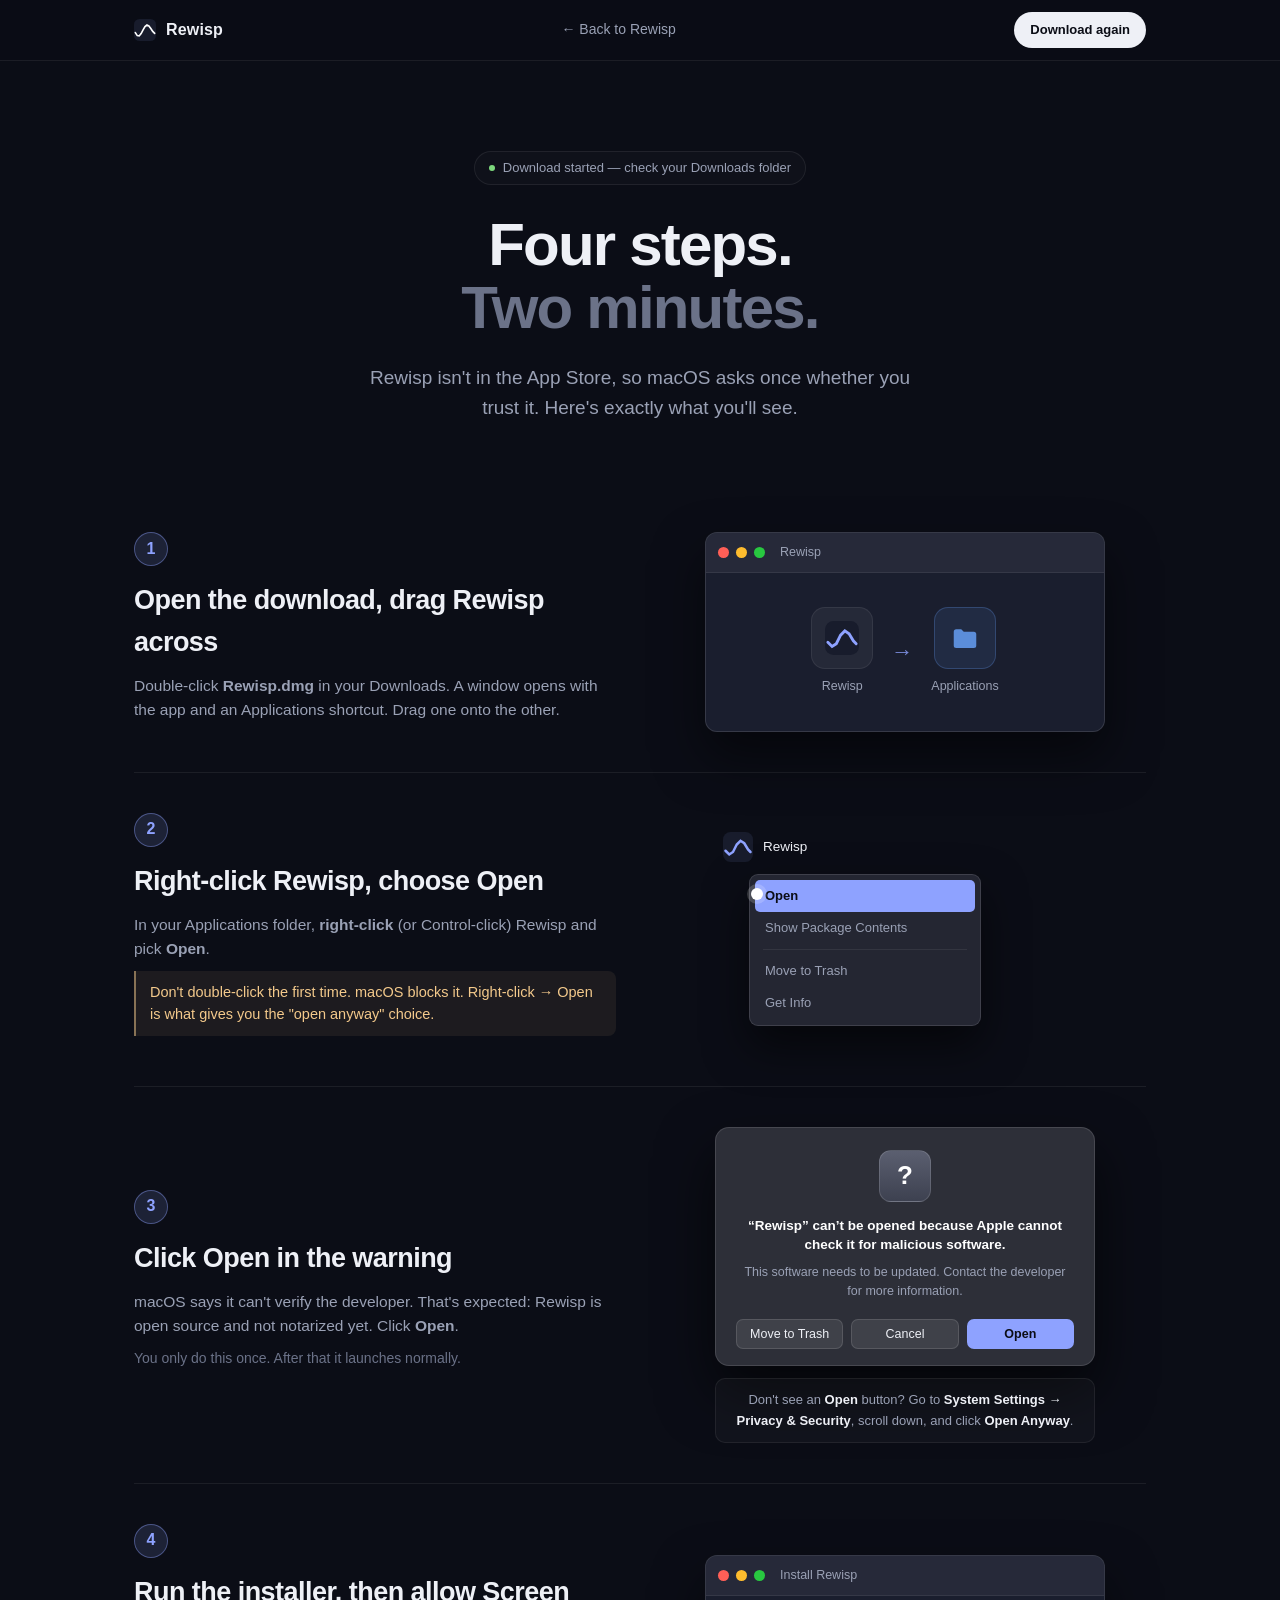
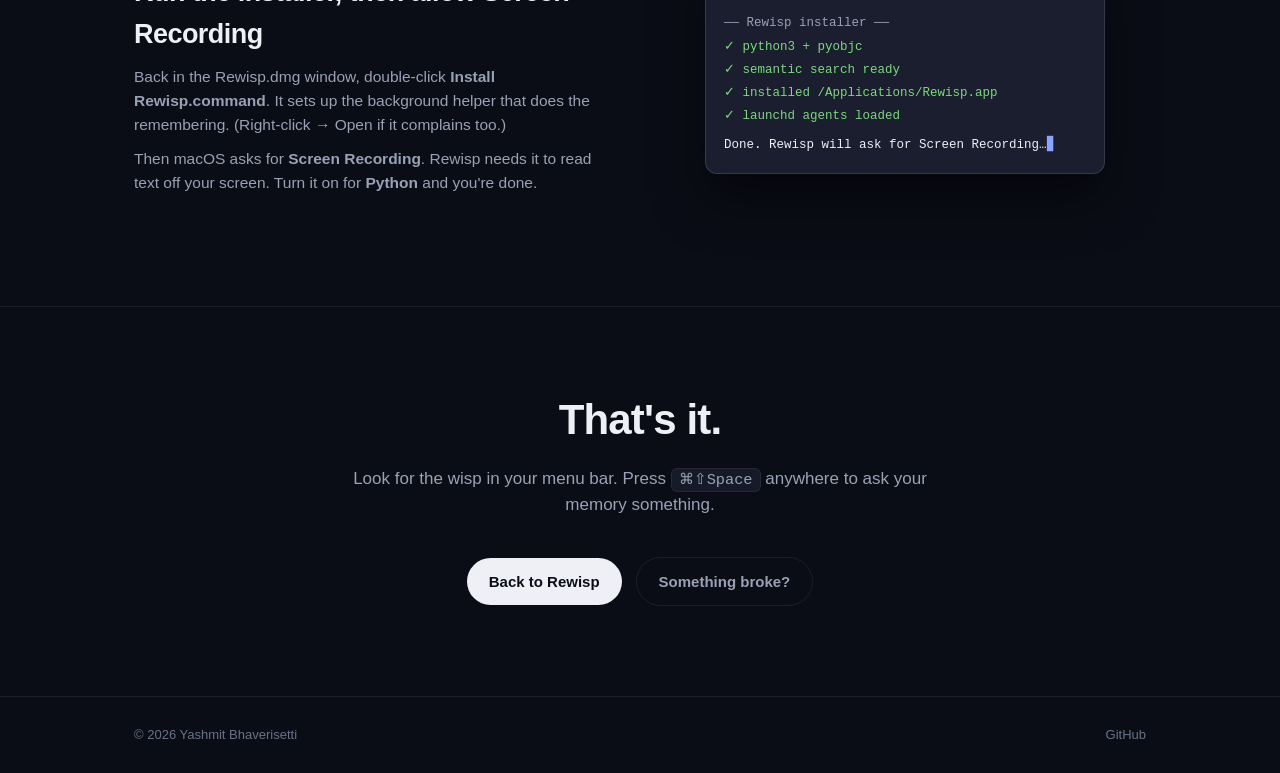
==== site/install.html @ 0c7d768e "site: install walkthrough page for the Gatekeeper block Downloads now route to install.html, which a" ====
<!DOCTYPE html>
<html lang="en">
<head>
<meta charset="utf-8">
<meta name="viewport" content="width=device-width, initial-scale=1">
<title>Installing Rewisp — 4 quick steps</title>
<meta name="description" content="How to install Rewisp on your Mac, including the one-time macOS security prompt.">
<link rel="icon" href="data:image/svg+xml,%3Csvg xmlns='http://www.w3.org/2000/svg' viewBox='0 0 24 24'%3E%3Crect width='24' height='24' rx='6' fill='%23181c2c'/%3E%3Cpath d='M 1.44 14.80 L 3.55 18.13 L 5.66 18.48 L 7.78 15.93 L 9.89 11.86 L 12.00 8.23 L 14.11 6.60 L 16.22 7.52 L 18.34 10.30 L 20.45 13.52 L 22.56 15.70' stroke='%23fff' stroke-width='1.8' stroke-linecap='round' fill='none'/%3E%3C/svg%3E">
<link rel="stylesheet" href="css/styles.css?v=20260719g">
<link rel="stylesheet" href="css/install.css?v=20260719g">
</head>
<body>

<nav>
  <div class="wrap nav-inner">
    <a class="brand" href="index.html">
      <svg width="22" height="22" viewBox="0 0 24 24" fill="none">
        <rect width="24" height="24" rx="6" fill="#181c2c"/>
        <path d="M 1.44 14.80 L 3.55 18.13 L 5.66 18.48 L 7.78 15.93 L 9.89 11.86 L 12.00 8.23 L 14.11 6.60 L 16.22 7.52 L 18.34 10.30 L 20.45 13.52 L 22.56 15.70" stroke="#fff" stroke-width="1.8" stroke-linecap="round" fill="none"/>
      </svg>
      Rewisp
    </a>
    <div class="nav-links"><a href="index.html">← Back to Rewisp</a></div>
    <a class="btn small" id="dl-again" href="https://github.com/yashmitb/Rewisp/releases/latest/download/Rewisp.dmg">Download again</a>
  </div>
</nav>

<header class="inst-head">
  <div class="wrap">
    <div class="pill"><span class="dot"></span> <span id="dl-status">Your download is starting…</span></div>
    <h1>Four steps.<br><span class="soft">Two minutes.</span></h1>
    <p class="sub">Rewisp isn't in the App Store, so macOS asks once whether you trust it. Here's exactly what you'll see.</p>
  </div>
</header>

<section class="steps-wrap">
  <div class="wrap">

    <!-- STEP 1 -->
    <div class="step-row reveal">
      <div class="step-text">
        <div class="step-n">1</div>
        <h2>Open the download, drag Rewisp across</h2>
        <p>Double-click <b>Rewisp.dmg</b> in your Downloads. A window opens with the app and an Applications shortcut. Drag one onto the other.</p>
      </div>
      <div class="step-vis">
        <div class="mac-win">
          <div class="mac-bar"><i class="r"></i><i class="y"></i><i class="g"></i><span>Rewisp</span></div>
          <div class="dmg-body">
            <div class="dmg-icon app" id="dragApp">
              <div class="app-tile">
                <svg width="34" height="34" viewBox="0 0 24 24" fill="none"><rect width="24" height="24" rx="6" fill="#181c2c"/><path d="M 2 15 L 5 18 L 8 16 L 11 10 L 14 7 L 17 9 L 20 14 L 22 16" stroke="#8ea2ff" stroke-width="2" stroke-linecap="round" fill="none"/></svg>
              </div>
              <span>Rewisp</span>
            </div>
            <div class="drag-arrow">→</div>
            <div class="dmg-icon">
              <div class="app-tile folder">
                <svg width="30" height="30" viewBox="0 0 24 24" fill="none"><path d="M3 7a2 2 0 0 1 2-2h4l2 2h8a2 2 0 0 1 2 2v9a2 2 0 0 1-2 2H5a2 2 0 0 1-2-2z" fill="#5b8dd9"/></svg>
              </div>
              <span>Applications</span>
            </div>
          </div>
        </div>
      </div>
    </div>

    <!-- STEP 2 -->
    <div class="step-row reveal">
      <div class="step-text">
        <div class="step-n">2</div>
        <h2>Right-click Rewisp, choose Open</h2>
        <p>In your Applications folder, <b>right-click</b> (or Control-click) Rewisp and pick <b>Open</b>.</p>
        <p class="warn">Don't double-click the first time. macOS blocks it. Right-click → Open is what gives you the "open anyway" choice.</p>
      </div>
      <div class="step-vis">
        <div class="ctx-scene">
          <div class="ctx-app">
            <svg width="30" height="30" viewBox="0 0 24 24" fill="none"><rect width="24" height="24" rx="6" fill="#181c2c"/><path d="M 2 15 L 5 18 L 8 16 L 11 10 L 14 7 L 17 9 L 20 14 L 22 16" stroke="#8ea2ff" stroke-width="2" stroke-linecap="round" fill="none"/></svg>
            <span>Rewisp</span>
          </div>
          <div class="ctx-menu">
            <div class="ctx-item hot">Open</div>
            <div class="ctx-item">Show Package Contents</div>
            <div class="ctx-sep"></div>
            <div class="ctx-item">Move to Trash</div>
            <div class="ctx-item">Get Info</div>
          </div>
          <div class="cursor-dot"></div>
        </div>
      </div>
    </div>

    <!-- STEP 3 -->
    <div class="step-row reveal">
      <div class="step-text">
        <div class="step-n">3</div>
        <h2>Click Open in the warning</h2>
        <p>macOS says it can't verify the developer. That's expected: Rewisp is open source and not notarized yet. Click <b>Open</b>.</p>
        <p class="muted">You only do this once. After that it launches normally.</p>
      </div>
      <div class="step-vis">
        <div class="gk-dialog">
          <div class="gk-icon">?</div>
          <div class="gk-title">“Rewisp” can’t be opened because Apple cannot check it for malicious software.</div>
          <div class="gk-body">This software needs to be updated. Contact the developer for more information.</div>
          <div class="gk-btns">
            <button class="gk-btn">Move to Trash</button>
            <button class="gk-btn">Cancel</button>
            <button class="gk-btn primary">Open</button>
          </div>
        </div>
        <div class="gk-note">Don't see an <b>Open</b> button? Go to <b>System Settings → Privacy &amp; Security</b>, scroll down, and click <b>Open Anyway</b>.</div>
      </div>
    </div>

    <!-- STEP 4 -->
    <div class="step-row reveal">
      <div class="step-text">
        <div class="step-n">4</div>
        <h2>Run the installer, then allow Screen Recording</h2>
        <p>Back in the Rewisp.dmg window, double-click <b>Install Rewisp.command</b>. It sets up the background helper that does the remembering. (Right-click → Open if it complains too.)</p>
        <p>Then macOS asks for <b>Screen Recording</b>. Rewisp needs it to read text off your screen. Turn it on for <b>Python</b> and you're done.</p>
      </div>
      <div class="step-vis">
        <div class="term">
          <div class="mac-bar"><i class="r"></i><i class="y"></i><i class="g"></i><span>Install Rewisp</span></div>
          <div class="term-body">
            <div>── Rewisp installer ──</div>
            <div class="ok">✓ python3 + pyobjc</div>
            <div class="ok">✓ semantic search ready</div>
            <div class="ok">✓ installed /Applications/Rewisp.app</div>
            <div class="ok">✓ launchd agents loaded</div>
            <div class="blink">Done. Rewisp will ask for Screen Recording…</div>
          </div>
        </div>
      </div>
    </div>

  </div>
</section>

<section class="done-cta">
  <div class="wrap">
    <h2>That's it.</h2>
    <p class="lead" style="margin-inline:auto">Look for the wisp in your menu bar. Press <kbd>⌘⇧Space</kbd> anywhere to ask your memory something.</p>
    <div class="cta-row">
      <a class="btn" href="index.html">Back to Rewisp</a>
      <a class="btn ghost" href="https://github.com/yashmitb/Rewisp/issues">Something broke?</a>
    </div>
  </div>
</section>

<footer>
  <div class="wrap foot-inner">
    <span>© 2026 Yashmit Bhaverisetti</span>
    <span><a href="https://github.com/yashmitb/Rewisp">GitHub</a></span>
  </div>
</footer>

<script>
  // Kick off the actual download, then confirm it in the pill.
  (function () {
    var url = document.getElementById("dl-again").href;
    var f = document.createElement("iframe");
    f.style.display = "none"; f.src = url;
    document.body.appendChild(f);
    setTimeout(function () {
      document.getElementById("dl-status").textContent = "Download started — check your Downloads folder";
    }, 1200);
  })();
  // reveal on scroll
  var obs = new IntersectionObserver(function (es) {
    es.forEach(function (e) { if (e.isIntersecting) { e.target.classList.add("in"); obs.unobserve(e.target); } });
  }, { threshold: 0.15 });
  document.querySelectorAll(".reveal").forEach(function (el) { obs.observe(el); });
</script>
</body>
</html>
---- site/css/styles.css ----
/* Rewisp landing — design tokens + layout + demo animations.
   Dark, calm, one accent (wisp blue). No framework. */

:root {
  --bg: #0b0d16;
  --bg-2: #11141f;
  --card: #161a28;
  --card-2: #1a1e2e;
  --line: rgba(255, 255, 255, .07);
  --line-2: rgba(255, 255, 255, .12);
  --text: #eef0f6;
  --muted: #9aa1b5;
  --dim: #6b7288;
  --accent: #8ea2ff;
  --accent-2: #a6b4ff;
  --green: #7dd87d;
  --radius: 18px;
  --ease: cubic-bezier(.22, 1, .36, 1);
}

* { margin: 0; padding: 0; box-sizing: border-box; }
html { scroll-behavior: smooth; }
body {
  background: var(--bg);
  color: var(--text);
  font-family: -apple-system, BlinkMacSystemFont, "SF Pro Display", Inter, "Segoe UI", sans-serif;
  -webkit-font-smoothing: antialiased;
  line-height: 1.55;
  overflow-x: hidden;
}
a { color: inherit; text-decoration: none; }
.wrap { max-width: 1060px; margin: 0 auto; padding: 0 24px; }
.mono { font-family: ui-monospace, "SF Mono", SFMono-Regular, Menlo, monospace; }

/* scroll reveal — elements start dimmed/offset, .in when they enter view */
.reveal { opacity: 0; transform: translateY(22px); transition: opacity .7s var(--ease), transform .7s var(--ease); }
.reveal.in { opacity: 1; transform: none; }
.reveal.d1 { transition-delay: .08s; }
.reveal.d2 { transition-delay: .16s; }
.reveal.d3 { transition-delay: .24s; }
@media (prefers-reduced-motion: reduce) {
  .reveal { opacity: 1; transform: none; transition: none; }
  * { animation: none !important; }
  /* animation is off, so set the bar widths directly (else they'd stay empty) */
  .trow .fill { width: var(--w); }
  .dline { opacity: 1; transform: none; }
}

/* nav */
nav {
  position: sticky; top: 0; z-index: 50;
  backdrop-filter: blur(18px);
  background: rgba(11, 13, 22, .7);
  border-bottom: 1px solid var(--line);
}
.nav-inner { display: flex; align-items: center; justify-content: space-between; height: 60px; }
.brand { display: flex; align-items: center; gap: 10px; font-weight: 600; letter-spacing: .01em; }
.brand svg { display: block; }
.nav-links { display: flex; gap: 28px; font-size: 14px; color: var(--muted); }
.nav-links a:hover { color: var(--text); }
@media (max-width: 640px) { .nav-links { display: none; } }

.btn {
  display: inline-flex; align-items: center; gap: 8px;
  background: var(--text); color: #0b0d16;
  font-weight: 600; font-size: 15px;
  padding: 12px 22px; border-radius: 999px;
  transition: transform .15s ease, box-shadow .15s ease;
}
.btn:hover { transform: translateY(-1px); box-shadow: 0 8px 30px rgba(142, 162, 255, .25); }
.btn.small { padding: 8px 16px; font-size: 13px; }
.btn.ghost { background: transparent; color: var(--muted); border: 1px solid var(--line); }
.btn.ghost:hover { color: var(--text); box-shadow: none; }

/* hero */
header { position: relative; padding: 110px 0 70px; text-align: center; }
.glow {
  position: absolute; inset: -200px 0 auto 0; height: 600px; pointer-events: none;
  background: radial-gradient(600px 300px at 50% 10%, rgba(142, 162, 255, .16), transparent 70%);
}
.pill {
  display: inline-flex; align-items: center; gap: 8px;
  font-size: 13px; color: var(--muted);
  border: 1px solid var(--line); border-radius: 999px;
  padding: 6px 14px; margin-bottom: 28px;
  background: rgba(255, 255, 255, .02);
}
.pill .dot { width: 6px; height: 6px; border-radius: 50%; background: var(--green); box-shadow: 0 0 0 0 rgba(125, 216, 125, .5); animation: pulse 2.4s infinite; }
@keyframes pulse { 0% { box-shadow: 0 0 0 0 rgba(125, 216, 125, .45); } 70% { box-shadow: 0 0 0 7px rgba(125, 216, 125, 0); } 100% { box-shadow: 0 0 0 0 rgba(125, 216, 125, 0); } }
h1 { font-size: clamp(42px, 7vw, 76px); line-height: 1.05; font-weight: 700; letter-spacing: -.03em; }
h1 .soft { color: var(--dim); }
.sub { margin: 24px auto 0; max-width: 560px; font-size: 19px; color: var(--muted); }
.cta-row { margin-top: 38px; display: flex; gap: 14px; justify-content: center; align-items: center; flex-wrap: wrap; }
.hint { margin-top: 14px; font-size: 13px; color: var(--dim); }
.hint code, kbd { font-family: ui-monospace, "SF Mono", monospace; background: var(--card); padding: 2px 7px; border-radius: 6px; border: 1px solid var(--line); font-size: .9em; }

/* ── search demo (hero) ── */
.demo {
  margin: 70px auto 0; max-width: 640px; text-align: left;
  background: linear-gradient(180deg, var(--card-2), #141827);
  border: 1px solid var(--line); border-radius: var(--radius);
  box-shadow: 0 40px 80px rgba(0, 0, 0, .5), 0 0 0 1px rgba(255, 255, 255, .03) inset;
  overflow: hidden;
}
.demo .bar { display: flex; align-items: center; gap: 12px; padding: 18px 20px; font-size: 17px; }
.demo .bar .spark { color: var(--accent); animation: spin 6s linear infinite; }
@keyframes spin { to { transform: rotate(360deg); } }
.demo .q { border-right: 2px solid var(--accent); padding-right: 2px; white-space: nowrap; overflow: hidden; min-height: 1.2em; }
/* Answer area ALWAYS occupies its space (fixed min-height) and fades with
   opacity — toggling display:none/block resized the box and shoved the whole
   page down on every loop. */
.demo .answer { border-top: 1px solid var(--line); padding: 18px 20px 16px;
  height: 140px; overflow: hidden; opacity: 0; transition: opacity .3s ease; }
.demo .answer.show { opacity: 1; }
@keyframes rise { from { opacity: 0; transform: translateY(6px); } to { opacity: 1; } }
.demo .a-main { font-size: 16px; font-weight: 600; }
.demo .a-detail { margin-top: 6px; font-size: 14px; color: var(--muted); }
.demo .a-meta { margin-top: 12px; display: flex; gap: 10px; align-items: center; font-size: 12px; color: var(--dim); }
.badge { border: 1px solid var(--line); border-radius: 999px; padding: 2px 9px; background: rgba(255, 255, 255, .03); white-space: nowrap; }
.badge.accent { color: var(--accent); border-color: rgba(142, 162, 255, .3); background: rgba(142, 162, 255, .08); }

/* sections */
section { padding: 90px 0; }
.kicker { font-size: 13px; font-weight: 600; letter-spacing: .12em; text-transform: uppercase; color: var(--accent); }
h2 { font-size: clamp(28px, 4vw, 42px); font-weight: 700; letter-spacing: -.02em; margin-top: 10px; }
.lead { margin-top: 14px; color: var(--muted); max-width: 620px; font-size: 17px; }

/* ── interactive demos section ── */
.demos { margin-top: 52px; display: grid; grid-template-columns: 1fr 1fr; gap: 20px; }
@media (max-width: 860px) { .demos { grid-template-columns: 1fr; } }
.panel {
  background: linear-gradient(180deg, var(--card-2), #141827);
  border: 1px solid var(--line); border-radius: var(--radius);
  padding: 22px; position: relative; overflow: hidden; height: 340px;
  display: flex; flex-direction: column;
  transition: transform .2s var(--ease), border-color .2s var(--ease);
}
/* subtle interactivity — lift + accent border on hover */
.panel:hover { transform: translateY(-3px); border-color: rgba(142,162,255,.3); }
@media (max-width: 860px) { .panel { height: auto; min-height: 300px; } }
.panel .ph { display: flex; align-items: center; gap: 10px; margin-bottom: 18px; }
.panel .ph .tag { font-size: 12px; font-weight: 600; letter-spacing: .06em; text-transform: uppercase; color: var(--accent); }
.panel .ph .dots { margin-left: auto; display: flex; gap: 6px; }
.panel .ph .dots i { width: 9px; height: 9px; border-radius: 50%; background: var(--line-2); display: block; }
.panel h3 { font-size: 16px; font-weight: 600; margin-top: auto; }
.panel .cap { margin-top: 6px; font-size: 13.5px; color: var(--muted); }

/* form-autofill demo */
.form-demo { display: flex; flex-direction: column; gap: 10px; margin-bottom: 20px; }
.field { position: relative; border: 1px solid var(--line); border-radius: 10px; padding: 10px 12px; background: rgba(255, 255, 255, .02); transition: border-color .3s, background .3s; }
.field .lab { font-size: 10.5px; letter-spacing: .05em; text-transform: uppercase; color: var(--dim); }
.field .val { font-size: 14px; margin-top: 2px; min-height: 1.2em; color: var(--text); }
.field.filling { border-color: rgba(142, 162, 255, .55); background: rgba(142, 162, 255, .07); }
.field.done { border-color: rgba(125, 216, 125, .35); }
.field .src { position: absolute; right: 10px; top: 50%; transform: translateY(-50%); font-size: 10.5px; color: var(--green); opacity: 0; transition: opacity .3s; }
.field.done .src { opacity: 1; }
.field.skip { border-style: dashed; }
.field.skip .val { color: var(--dim); }
.field.skip .src { color: var(--dim); }

/* engine-chain demo */
.chain { display: flex; flex-direction: column; gap: 12px; margin-bottom: 20px; }
.chain .node {
  display: flex; align-items: center; gap: 12px;
  border: 1px solid var(--line); border-radius: 12px; padding: 12px 14px;
  background: rgba(255, 255, 255, .02); transition: all .35s var(--ease); opacity: .5;
}
.chain .node .ico { width: 26px; height: 26px; border-radius: 7px; display: grid; place-items: center; background: rgba(255, 255, 255, .05); font-size: 14px; }
.chain .node .nm { font-size: 14px; font-weight: 600; }
.chain .node .st { margin-left: auto; font-size: 12px; color: var(--dim); }
.chain .node.active { opacity: 1; border-color: rgba(142, 162, 255, .5); background: rgba(142, 162, 255, .06); }
.chain .node.whiff { opacity: 1; border-color: rgba(255, 170, 120, .35); }
.chain .node.whiff .st { color: #f0b070; }
.chain .node.win { opacity: 1; border-color: rgba(125, 216, 125, .45); background: rgba(125, 216, 125, .05); }
.chain .node.win .st { color: var(--green); }
.chain .node .spinner { width: 13px; height: 13px; border: 2px solid rgba(142, 162, 255, .3); border-top-color: var(--accent); border-radius: 50%; animation: spin .7s linear infinite; }

/* digest demo */
.digest { display: flex; flex-direction: column; gap: 10px; margin-bottom: 18px; }
/* Assemble on page load via animation — same JS-free approach as the bars.
   'both' holds the start/end states so lines never sit invisible at rest. */
.dline { display: flex; gap: 10px; align-items: flex-start; border: 1px solid var(--line); border-radius: 10px; padding: 10px 12px; background: rgba(255, 255, 255, .02); opacity: 0; animation: dline-in .5s var(--ease) both; }
.digest .dline:nth-child(1) { animation-delay: .3s; }
.digest .dline:nth-child(2) { animation-delay: .8s; }
.digest .dline:nth-child(3) { animation-delay: 1.3s; }
@keyframes dline-in { from { opacity: 0; transform: translateY(8px); } to { opacity: 1; transform: none; } }
.dline .dt { font-size: 11px; letter-spacing: .05em; text-transform: uppercase; color: var(--accent); min-width: 74px; padding-top: 2px; }
.dline .dtxt { font-size: 13.5px; color: var(--muted); }
.dline .dtxt b { color: var(--text); font-weight: 600; }

/* time-tracking demo */
.time-demo { display: flex; flex-direction: column; gap: 12px; margin-bottom: 20px; }
.trow { display: flex; align-items: center; gap: 12px; font-size: 13px; }
.trow .tn { width: 92px; color: var(--muted); flex-shrink: 0; }
.trow .track { flex: 1; height: 10px; border-radius: 999px; background: rgba(255, 255, 255, .05); overflow: hidden; }
/* Fill purely via a CSS animation that runs on page load — no JS, no reveal
   class, no scroll observer. --w is set per-bar inline in the HTML. 'both'
   holds width:0 before start and the target after, so the bar is never empty
   at rest. This is deliberately independent of everything else. */
.trow .fill { height: 100%; width: 0; border-radius: 999px; background: linear-gradient(90deg, var(--accent), var(--accent-2)); animation: fillbar 1.1s var(--ease) .35s both; }
.time-demo .trow:nth-child(2) .fill { animation-delay: .46s; }
.time-demo .trow:nth-child(3) .fill { animation-delay: .57s; }
.time-demo .trow:nth-child(4) .fill { animation-delay: .68s; }
@keyframes fillbar { from { width: 0; } to { width: var(--w); } }
.trow .tm { width: 58px; text-align: right; color: var(--dim); font-variant-numeric: tabular-nums; white-space: nowrap; }

/* delta demo — lines diff in on reveal (CSS-driven, no JS) */
.delta-view { display: flex; flex-direction: column; gap: 8px; margin-bottom: 20px; }
.dl { font-size: 13.5px; padding: 8px 12px; border-radius: 8px; background: rgba(255,255,255,.03); border: 1px solid var(--line); color: var(--muted); }
.dl.rm { color: #f0a0a0; border-color: rgba(240,120,120,.3); text-decoration: line-through; opacity: .5; }
.dl.ad { color: var(--green); border-color: rgba(125,216,125,.35); background: rgba(125,216,125,.06); opacity: 0; transform: translateX(-10px); }
.dl.ch b { color: var(--accent-2); }
.dl.ch s { color: var(--dim); }
#delta-demo.in .dl.ad { animation: slidein .5s var(--ease) .5s both; }
#delta-demo.in .dl.rm { animation: strike .5s var(--ease) .3s both; }
#delta-demo.in .dl.ch { animation: flash 1s var(--ease) .7s both; }
@keyframes slidein { to { opacity: 1; transform: none; } }
@keyframes strike { from { opacity: 1; } to { opacity: .5; } }
@keyframes flash { 0% { background: rgba(142,162,255,.18); } 100% { background: rgba(255,255,255,.03); } }

/* connect demo — agent asks, rewisp answers (staggered reveal) */
.conv { display: flex; flex-direction: column; gap: 12px; margin-bottom: 20px; min-height: 150px; }
.c-q { align-self: flex-end; max-width: 80%; background: var(--accent); color: #0b0d16; font-size: 13.5px; font-weight: 500; padding: 9px 14px; border-radius: 14px; opacity: 0; transform: translateY(6px); }
.c-tool { display: flex; align-items: center; gap: 7px; font-size: 12.5px; font-weight: 600; color: var(--text); opacity: 0; }
.c-tool .cmono { font-family: ui-monospace, "SF Mono", monospace; color: var(--muted); font-weight: 400; }
.c-tool .cdot { width: 8px; height: 8px; border-radius: 50%; background: var(--accent-2); box-shadow: 0 0 8px var(--accent-2); }
.c-a { align-self: flex-start; max-width: 85%; background: rgba(255,255,255,.04); border: 1px solid var(--line); font-size: 13.5px; padding: 9px 14px; border-radius: 14px; opacity: 0; transform: translateY(6px); }
#connect-demo.in .c-q { animation: cbubble .45s var(--ease) .2s both; }
#connect-demo.in .c-tool { animation: cbubble .45s var(--ease) .9s both; }
#connect-demo.in .c-a { animation: cbubble .5s var(--ease) 1.5s both; }
@keyframes cbubble { to { opacity: 1; transform: none; } }

/* ── screenshot carousel ── */
.carousel { margin-top: 52px; }
.car-stage { position: relative; max-width: 860px; margin: 0 auto; }
.car-glow {
  position: absolute; inset: -10% 4% auto 4%; height: 75%;
  background: radial-gradient(60% 100% at 50% 0%, rgba(142,162,255,.28), transparent 70%);
  filter: blur(38px); z-index: 0; pointer-events: none;
}
.car-frame {
  position: relative; z-index: 1; aspect-ratio: 1760 / 1200;
  border-radius: 16px; overflow: hidden;
  border: 1px solid rgba(255,255,255,.1);
  box-shadow: 0 40px 90px rgba(0,0,0,.6), 0 2px 0 rgba(255,255,255,.05) inset;
  background: var(--card-2);
}
.car-frame img {
  position: absolute; inset: 0; width: 100%; height: 100%; object-fit: cover; object-position: top center;
  opacity: 0; transform: scale(1.02); transition: opacity .6s var(--ease), transform .6s var(--ease);
}
.car-frame img.on { opacity: 1; transform: none; }
/* arrows */
.car-nav {
  position: absolute; top: 50%; transform: translateY(-50%); z-index: 3;
  width: 44px; height: 44px; border-radius: 999px; border: 1px solid var(--line-2);
  background: rgba(11,13,22,.6); backdrop-filter: blur(10px);
  color: var(--text); font-size: 24px; line-height: 1; cursor: pointer;
  display: flex; align-items: center; justify-content: center;
  opacity: 0; transition: opacity .25s ease, background .2s ease, transform .15s ease;
}
.car-stage:hover .car-nav { opacity: 1; }
.car-nav:hover { background: rgba(142,162,255,.35); }
.car-nav:active { transform: translateY(-50%) scale(.92); }
.car-nav.prev { left: 14px; }
.car-nav.next { right: 14px; }
.car-cap { text-align: center; margin-top: 22px; font-size: 16px; color: var(--text); font-weight: 500; min-height: 1.4em; transition: opacity .3s ease; }
/* dots + progress */
.car-dots { display: flex; justify-content: center; gap: 9px; margin-top: 16px; }
.car-dots button {
  width: 9px; height: 9px; border-radius: 999px; border: 0; padding: 0; cursor: pointer;
  background: var(--line-2); transition: background .25s ease, width .3s var(--ease);
}
.car-dots button.on { background: var(--accent); width: 26px; }
@media (max-width: 820px) { .car-nav { opacity: 1; width: 38px; height: 38px; font-size: 20px; } }

/* privacy strip */
.strip { background: var(--bg-2); border-top: 1px solid var(--line); border-bottom: 1px solid var(--line); }
.checks { margin-top: 36px; display: grid; grid-template-columns: repeat(2, 1fr); gap: 14px 40px; max-width: 760px; }
@media (max-width: 700px) { .checks { grid-template-columns: 1fr; } }
.checks li { list-style: none; display: flex; gap: 12px; font-size: 15.5px; color: var(--muted); }
.checks li b { color: var(--text); font-weight: 600; }
.checks .tick { color: var(--green); flex-shrink: 0; }

/* how — capture animation */
.steps { margin-top: 44px; display: grid; grid-template-columns: repeat(3, 1fr); gap: 16px; counter-reset: step; }
@media (max-width: 800px) { .steps { grid-template-columns: 1fr; } }
.step { position: relative; background: var(--card); border: 1px solid var(--line); border-radius: var(--radius); padding: 26px; }
.step::before { counter-increment: step; content: "0" counter(step); font-family: ui-monospace, "SF Mono", monospace; font-size: 13px; color: var(--dim); }
.step h3 { margin-top: 10px; font-size: 17px; }
.step p { margin-top: 8px; font-size: 14.5px; color: var(--muted); }

.capture-viz { margin-top: 44px; position: relative; height: 150px; border: 1px solid var(--line); border-radius: var(--radius); background: linear-gradient(180deg, var(--card-2), #121524); overflow: hidden; display: flex; align-items: center; justify-content: space-between; padding: 0 34px; }
.capture-viz .app-src { font-size: 13px; color: var(--muted); display: flex; align-items: center; gap: 8px; z-index: 2; }
.capture-viz .app-src .aname { padding: 6px 12px; border: 1px solid var(--line); border-radius: 8px; background: rgba(255, 255, 255, .03); transition: all .3s; }
.capture-viz .app-src .aname.hot { border-color: rgba(142, 162, 255, .5); color: var(--text); }
.capture-viz .store { display: flex; flex-direction: column; align-items: center; gap: 6px; z-index: 2; }
.capture-viz .store .stack { width: 46px; height: 46px; border-radius: 10px; border: 1px solid rgba(142, 162, 255, .35); background: rgba(142, 162, 255, .08); display: grid; place-items: center; color: var(--accent); }
.capture-viz .store .cnt { font-size: 12px; color: var(--dim); font-variant-numeric: tabular-nums; }
.wisp-dot { position: absolute; width: 10px; height: 10px; border-radius: 50%; background: var(--accent); box-shadow: 0 0 12px 2px rgba(142, 162, 255, .7); left: 130px; top: 50%; opacity: 0; z-index: 1; }
.wisp-dot.fly { animation: fly 1.15s var(--ease) forwards; }
@keyframes fly { 0% { opacity: 0; transform: translate(0, -50%) scale(.6); } 15% { opacity: 1; } 80% { opacity: 1; } 100% { opacity: 0; transform: translate(var(--fx, 620px), -50%) scale(.4); } }

/* features grid */
.grid { display: grid; grid-template-columns: repeat(3, 1fr); gap: 16px; margin-top: 44px; }
@media (max-width: 800px) { .grid { grid-template-columns: 1fr; } }
.card { background: var(--card); border: 1px solid var(--line); border-radius: var(--radius); padding: 26px; transition: border-color .2s ease, transform .2s ease; }
.card:hover { border-color: rgba(142, 162, 255, .3); transform: translateY(-2px); }
.card .ic { width: 38px; height: 38px; display: flex; align-items: center; justify-content: center; border-radius: 10px; background: rgba(142, 162, 255, .09); border: 1px solid rgba(142, 162, 255, .18); }
.card .ic svg { width: 19px; height: 19px; stroke: var(--accent); fill: none; stroke-width: 1.7; stroke-linecap: round; stroke-linejoin: round; }
.card h3 { margin-top: 14px; font-size: 17px; font-weight: 600; }
.card p { margin-top: 8px; font-size: 14.5px; color: var(--muted); }

/* footer cta */
.final { text-align: center; padding: 110px 0 90px; }
footer { border-top: 1px solid var(--line); padding: 28px 0; font-size: 13px; color: var(--dim); }
.foot-inner { display: flex; justify-content: space-between; align-items: center; flex-wrap: wrap; gap: 12px; }
footer a:hover { color: var(--text); }
---- site/css/install.css ----
/* Install walkthrough — macOS UI drawn in CSS (no screenshots to go stale). */

.inst-head { padding: 90px 0 40px; text-align: center; position: relative; }
.inst-head h1 { font-size: clamp(36px, 6vw, 60px); }
.steps-wrap { padding: 30px 0 60px; }

.step-row {
  display: grid; grid-template-columns: 1fr 1fr; gap: 48px; align-items: center;
  padding: 40px 0; border-top: 1px solid var(--line);
}
.step-row:first-child { border-top: 0; }
@media (max-width: 860px) { .step-row { grid-template-columns: 1fr; gap: 26px; } }

.step-n {
  width: 34px; height: 34px; border-radius: 999px; display: grid; place-items: center;
  background: rgba(142,162,255,.14); border: 1px solid rgba(142,162,255,.4);
  color: var(--accent); font-weight: 700; margin-bottom: 14px;
}
.step-text h2 { font-size: clamp(21px, 2.6vw, 27px); margin: 0 0 10px; }
.step-text p { color: var(--muted); font-size: 15.5px; margin-bottom: 10px; }
.step-text p.warn {
  color: #f3c98b; background: rgba(243,201,139,.08);
  border-left: 2px solid rgba(243,201,139,.5); padding: 10px 14px; border-radius: 0 8px 8px 0;
  font-size: 14.5px;
}
.step-text p.muted { color: var(--dim); font-size: 14px; }
.step-vis { display: flex; flex-direction: column; align-items: center; gap: 12px; }

/* generic mac window chrome */
.mac-win, .term {
  width: 100%; max-width: 400px; border-radius: 12px; overflow: hidden;
  border: 1px solid var(--line-2); background: var(--card-2);
  box-shadow: 0 24px 50px rgba(0,0,0,.5);
}
.mac-bar {
  display: flex; align-items: center; gap: 7px; padding: 10px 12px;
  background: rgba(255,255,255,.05); border-bottom: 1px solid var(--line);
}
.mac-bar i { width: 11px; height: 11px; border-radius: 50%; display: block; }
.mac-bar .r { background: #ff5f57; } .mac-bar .y { background: #febc2e; } .mac-bar .g { background: #28c840; }
.mac-bar span { margin-left: 8px; font-size: 12.5px; color: var(--muted); }

/* step 1 — drag to Applications */
.dmg-body { display: flex; align-items: center; justify-content: center; gap: 18px; padding: 34px 20px; }
.dmg-icon { display: flex; flex-direction: column; align-items: center; gap: 8px; font-size: 12.5px; color: var(--muted); }
.app-tile {
  width: 62px; height: 62px; border-radius: 14px; display: grid; place-items: center;
  background: rgba(255,255,255,.05); border: 1px solid var(--line);
}
.app-tile.folder { background: rgba(91,141,217,.12); border-color: rgba(91,141,217,.3); }
.dmg-icon.app { animation: nudgeRight 2.4s var(--ease) infinite; }
@keyframes nudgeRight { 0%,70%,100% { transform: none; } 35% { transform: translateX(14px); } }
.drag-arrow { color: var(--accent); font-size: 22px; opacity: .8; }

/* step 2 — right-click context menu */
.ctx-scene { position: relative; width: 100%; max-width: 400px; min-height: 210px; padding: 18px; }
.ctx-app { display: flex; align-items: center; gap: 10px; font-size: 13.5px; color: var(--text); }
.ctx-menu {
  margin: 12px 0 0 26px; width: 232px; border-radius: 9px; overflow: hidden;
  background: rgba(38,40,52,.97); border: 1px solid var(--line-2);
  box-shadow: 0 20px 44px rgba(0,0,0,.55); padding: 5px;
  animation: menuPop .5s var(--ease) .3s both;
}
@keyframes menuPop { from { opacity: 0; transform: scale(.94) translateY(-6px); } to { opacity: 1; transform: none; } }
.ctx-item { padding: 6px 10px; font-size: 13px; color: var(--muted); border-radius: 5px; }
.ctx-item.hot { background: var(--accent); color: #0b0d16; font-weight: 600; }
.ctx-sep { height: 1px; background: var(--line); margin: 5px 8px; }
.cursor-dot {
  position: absolute; left: 46px; top: 74px; width: 12px; height: 12px;
  border-radius: 50%; background: #fff; box-shadow: 0 0 0 4px rgba(255,255,255,.18);
  animation: clickPulse 2.4s ease-in-out infinite;
}
@keyframes clickPulse { 0%,100% { transform: scale(1); opacity: .9; } 20% { transform: scale(.7); opacity: 1; } }

/* step 3 — Gatekeeper dialog */
.gk-dialog {
  width: 100%; max-width: 380px; border-radius: 14px; padding: 22px 20px 16px;
  background: rgba(46,48,58,.98); border: 1px solid var(--line-2); text-align: center;
  box-shadow: 0 26px 56px rgba(0,0,0,.6);
}
.gk-icon {
  width: 52px; height: 52px; border-radius: 12px; margin: 0 auto 14px; display: grid; place-items: center;
  background: linear-gradient(180deg,#5b5f70,#3d4150); color: #fff; font-size: 26px; font-weight: 700;
  border: 1px solid rgba(255,255,255,.14);
}
.gk-title { font-size: 13.5px; font-weight: 600; line-height: 1.45; color: #fff; margin-bottom: 8px; }
.gk-body { font-size: 12.5px; color: var(--muted); margin-bottom: 18px; }
.gk-btns { display: flex; gap: 8px; justify-content: center; }
.gk-btn {
  flex: 1; padding: 7px 10px; font-size: 12.5px; border-radius: 7px; cursor: default;
  background: rgba(255,255,255,.09); color: var(--text); border: 1px solid var(--line-2);
}
.gk-btn.primary {
  background: var(--accent); color: #0b0d16; font-weight: 700; border-color: transparent;
  animation: gkGlow 2s ease-in-out infinite;
}
@keyframes gkGlow {
  0%,100% { box-shadow: 0 0 0 0 rgba(142,162,255,.6); }
  50% { box-shadow: 0 0 0 8px rgba(142,162,255,0); }
}
.gk-note {
  max-width: 380px; font-size: 13px; color: var(--muted); text-align: center;
  background: rgba(255,255,255,.03); border: 1px solid var(--line); border-radius: 10px; padding: 11px 14px;
}
.gk-note b { color: var(--text); }

/* step 4 — installer terminal */
.term-body { padding: 16px 18px; font-family: ui-monospace, "SF Mono", monospace; font-size: 12.5px; color: var(--muted); line-height: 1.85; }
.term-body .ok { color: var(--green); }
.term-body .blink { color: var(--text); margin-top: 6px; }
.term-body .blink::after { content: "▋"; color: var(--accent); animation: cur 1s steps(2) infinite; }
@keyframes cur { 50% { opacity: 0; } }

.done-cta { text-align: center; padding: 70px 0 90px; border-top: 1px solid var(--line); }
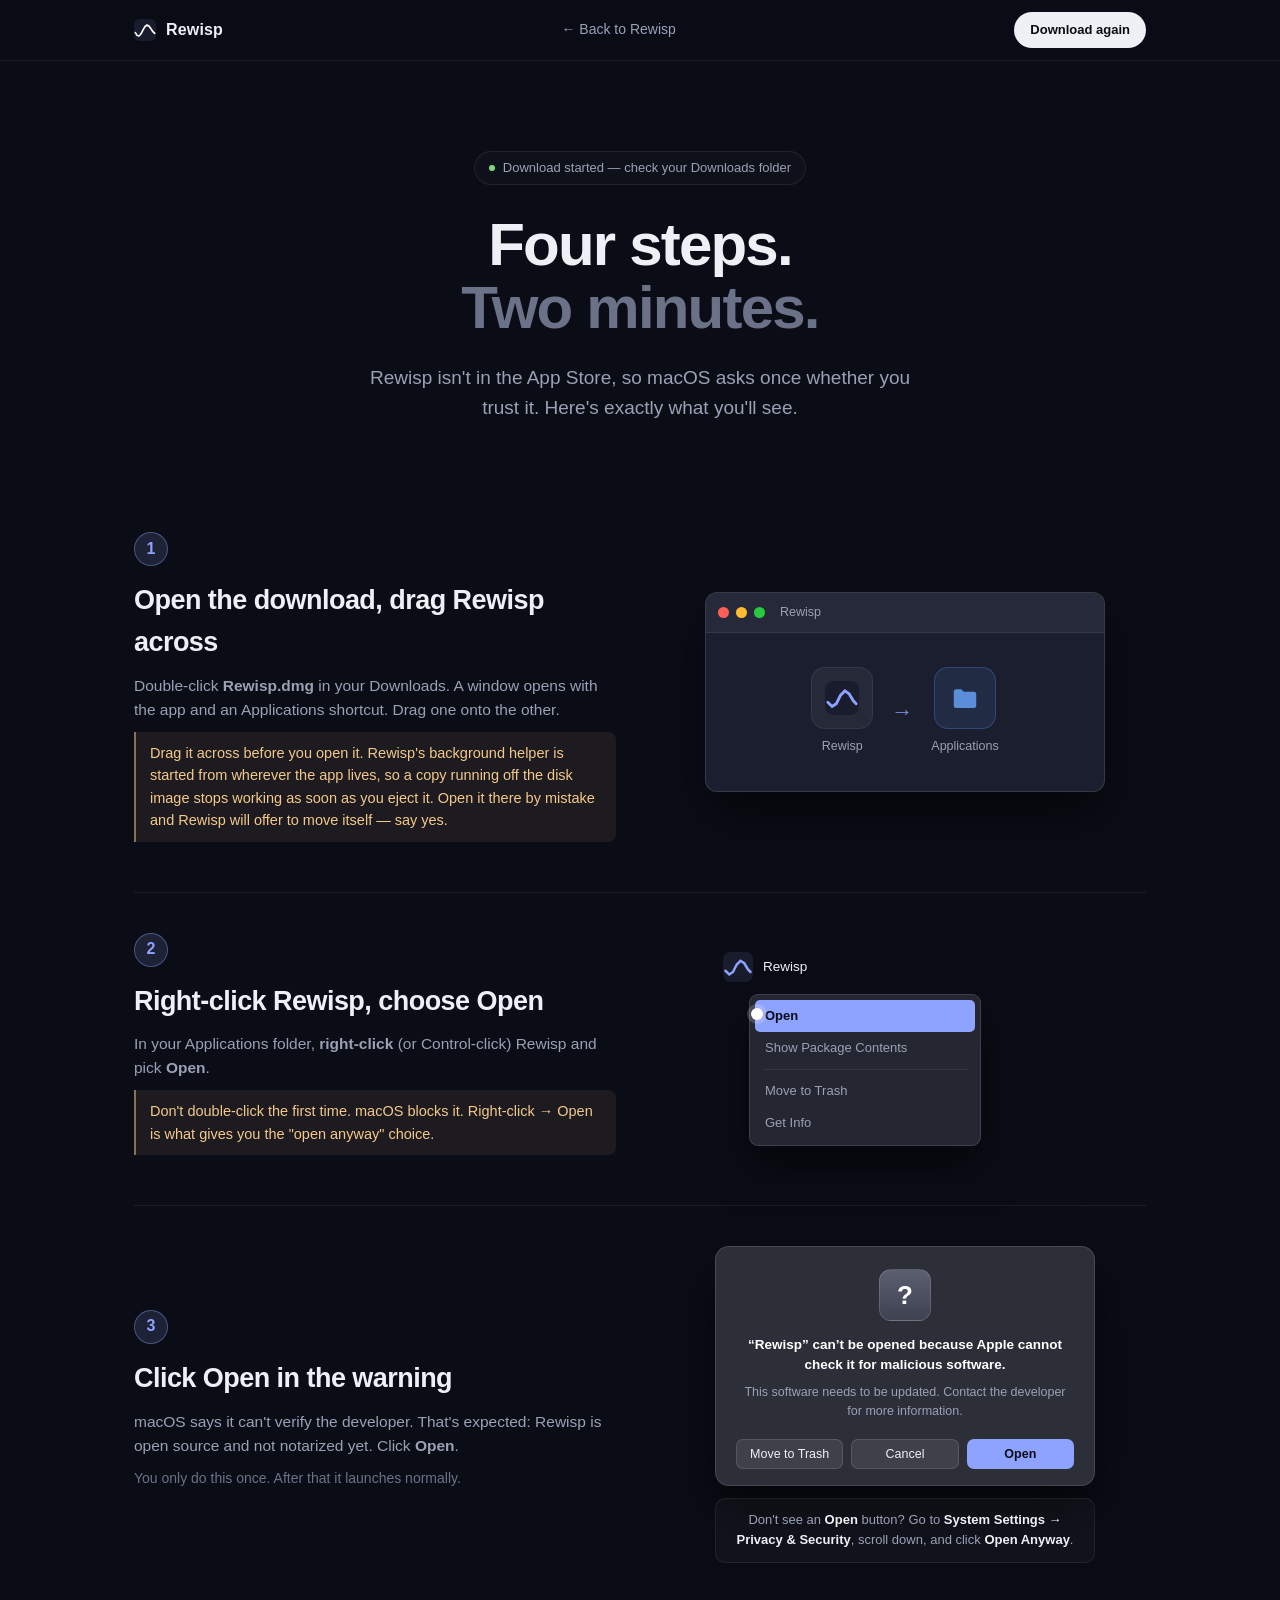
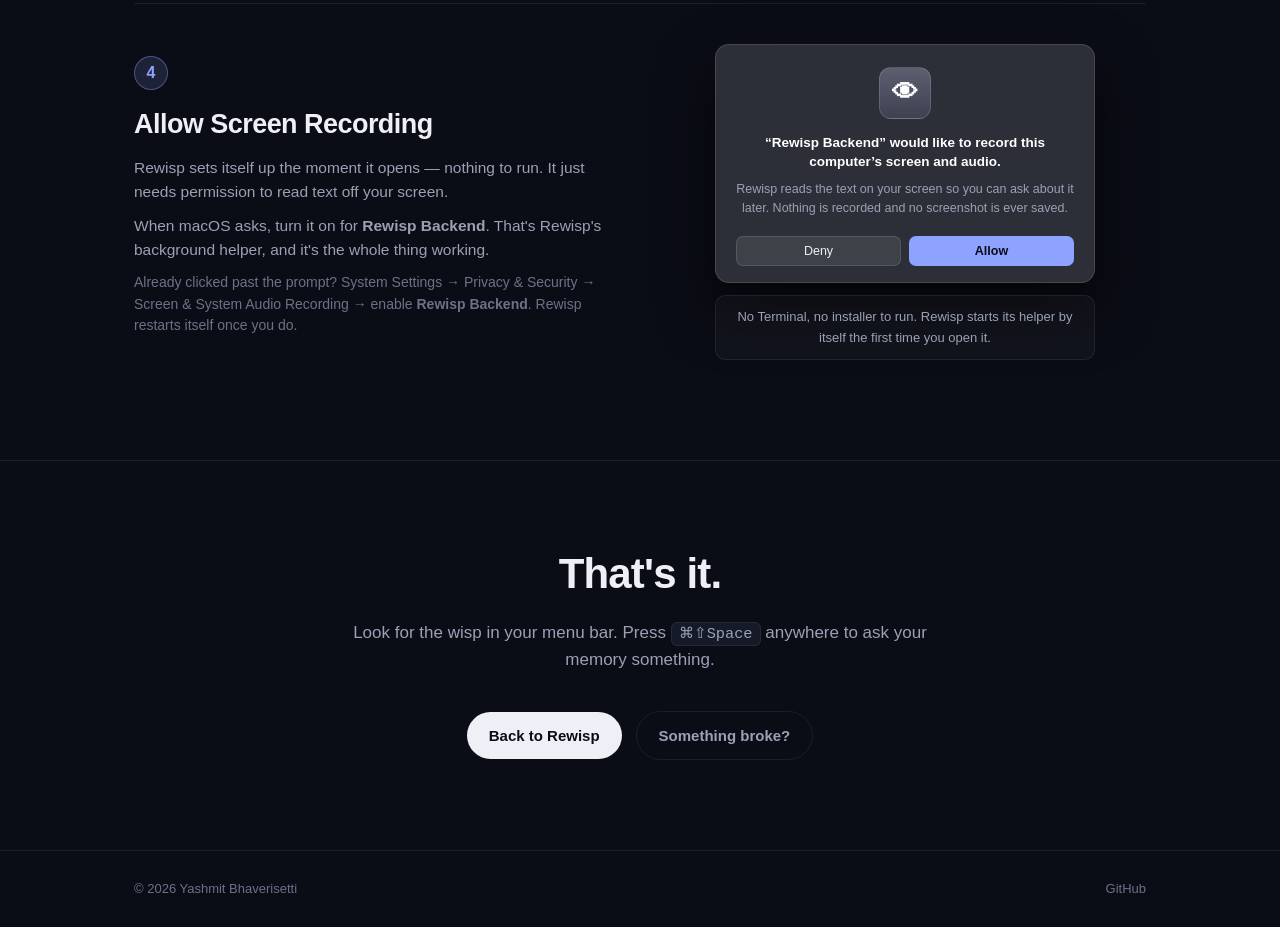
==== commit bd109eb8: "release: v0.13.0 — the install path actually holds together A pass over everything a stranger walks " ====
--- a/site/install.html
+++ b/site/install.html
@@ -6,8 +6,8 @@
 <title>Installing Rewisp — 4 quick steps</title>
 <meta name="description" content="How to install Rewisp on your Mac, including the one-time macOS security prompt.">
 <link rel="icon" href="data:image/svg+xml,%3Csvg xmlns='http://www.w3.org/2000/svg' viewBox='0 0 24 24'%3E%3Crect width='24' height='24' rx='6' fill='%23181c2c'/%3E%3Cpath d='M 1.44 14.80 L 3.55 18.13 L 5.66 18.48 L 7.78 15.93 L 9.89 11.86 L 12.00 8.23 L 14.11 6.60 L 16.22 7.52 L 18.34 10.30 L 20.45 13.52 L 22.56 15.70' stroke='%23fff' stroke-width='1.8' stroke-linecap='round' fill='none'/%3E%3C/svg%3E">
-<link rel="stylesheet" href="css/styles.css?v=20260719g">
-<link rel="stylesheet" href="css/install.css?v=20260719g">
+<link rel="stylesheet" href="css/styles.css?v=20260719j">
+<link rel="stylesheet" href="css/install.css?v=20260719j">
 </head>
 <body>
 
@@ -42,6 +42,7 @@
         <div class="step-n">1</div>
         <h2>Open the download, drag Rewisp across</h2>
         <p>Double-click <b>Rewisp.dmg</b> in your Downloads. A window opens with the app and an Applications shortcut. Drag one onto the other.</p>
+        <p class="warn">Drag it across before you open it. Rewisp's background helper is started from wherever the app lives, so a copy running off the disk image stops working as soon as you eject it. Open it there by mistake and Rewisp will offer to move itself — say yes.</p>
       </div>
       <div class="step-vis">
         <div class="mac-win">
@@ -118,22 +119,22 @@
     <div class="step-row reveal">
       <div class="step-text">
         <div class="step-n">4</div>
-        <h2>Run the installer, then allow Screen Recording</h2>
-        <p>Back in the Rewisp.dmg window, double-click <b>Install Rewisp.command</b>. It sets up the background helper that does the remembering. (Right-click → Open if it complains too.)</p>
-        <p>Then macOS asks for <b>Screen Recording</b>. Rewisp needs it to read text off your screen. Turn it on for <b>Python</b> and you're done.</p>
+        <h2>Allow Screen Recording</h2>
+        <p>Rewisp sets itself up the moment it opens — nothing to run. It just needs permission to read text off your screen.</p>
+        <p>When macOS asks, turn it on for <b>Rewisp Backend</b>. That's Rewisp's background helper, and it's the whole thing working.</p>
+        <p class="muted">Already clicked past the prompt? System Settings → Privacy &amp; Security → Screen &amp; System Audio Recording → enable <b>Rewisp Backend</b>. Rewisp restarts itself once you do.</p>
       </div>
       <div class="step-vis">
-        <div class="term">
-          <div class="mac-bar"><i class="r"></i><i class="y"></i><i class="g"></i><span>Install Rewisp</span></div>
-          <div class="term-body">
-            <div>── Rewisp installer ──</div>
-            <div class="ok">✓ python3 + pyobjc</div>
-            <div class="ok">✓ semantic search ready</div>
-            <div class="ok">✓ installed /Applications/Rewisp.app</div>
-            <div class="ok">✓ launchd agents loaded</div>
-            <div class="blink">Done. Rewisp will ask for Screen Recording…</div>
+        <div class="gk-dialog">
+          <div class="gk-icon">👁</div>
+          <div class="gk-title">“Rewisp Backend” would like to record this computer’s screen and audio.</div>
+          <div class="gk-body">Rewisp reads the text on your screen so you can ask about it later. Nothing is recorded and no screenshot is ever saved.</div>
+          <div class="gk-btns">
+            <button class="gk-btn">Deny</button>
+            <button class="gk-btn primary">Allow</button>
           </div>
         </div>
+        <div class="gk-note">No Terminal, no installer to run. Rewisp starts its helper by itself the first time you open it.</div>
       </div>
     </div>
 
